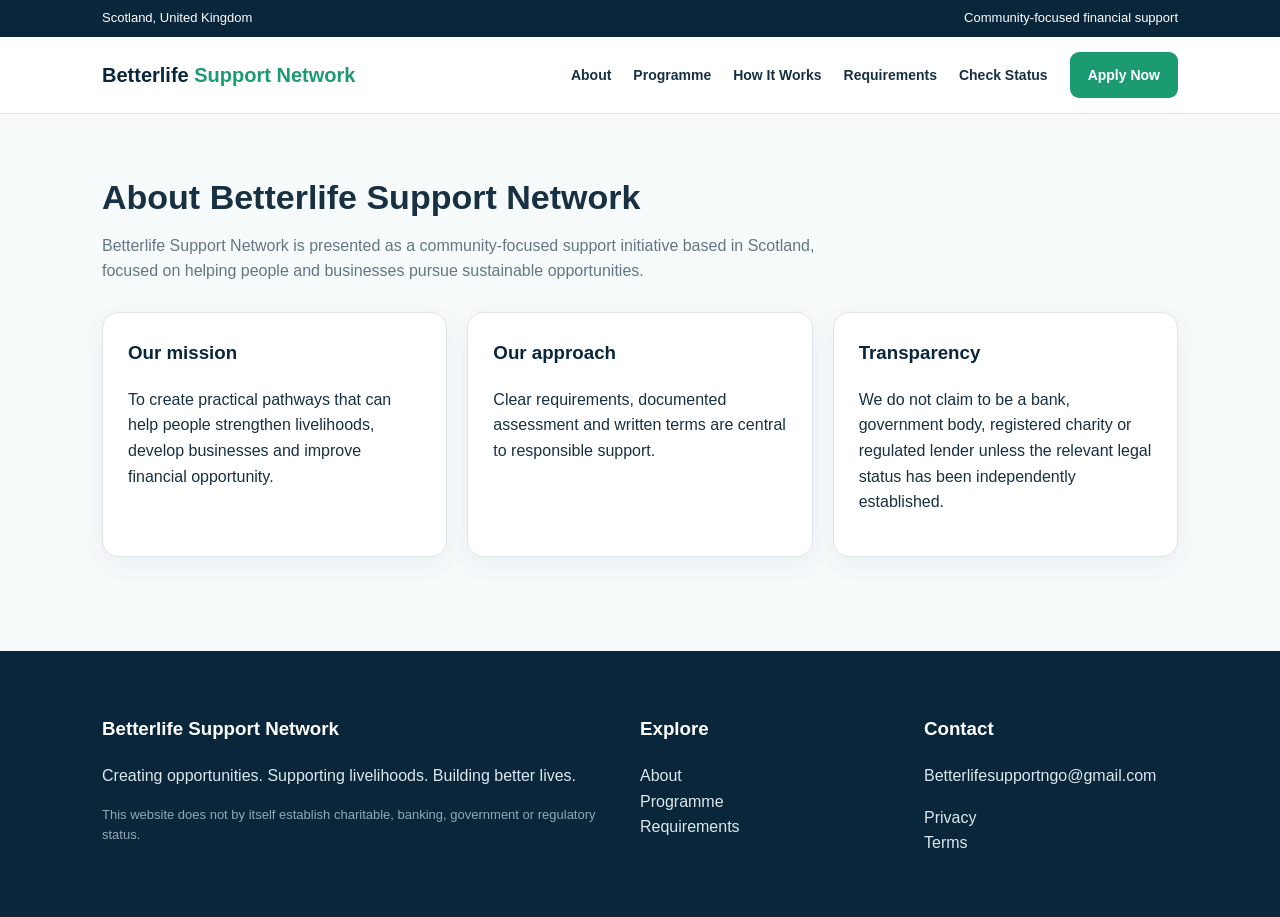
==== about.html @ e238407a "Add files via upload" ====
<!doctype html><html lang="en"><head><meta charset="utf-8"><meta name="viewport" content="width=device-width,initial-scale=1"><title>About Us | Betterlife Support Network</title><meta name="description" content="Betterlife Support Network — community-focused financial support in Scotland."><link rel="stylesheet" href="styles.css"></head><body><div class="top"><div class="wrap"><span>Scotland, United Kingdom</span><span>Community-focused financial support</span></div></div><nav class="nav"><div class="wrap navin"><a class="brand" href="index.html">Betterlife <span>Support Network</span></a><div class="links"><a href="about.html">About</a><a href="programme.html">Programme</a><a href="how-it-works.html">How It Works</a><a href="requirements.html">Requirements</a><a href="status.html">Check Status</a><a class="btn" href="apply.html">Apply Now</a></div><span class="mobile">☰</span></div></nav><main><section class="section"><div class="wrap"><h2>About Betterlife Support Network</h2><p class="lead">Betterlife Support Network is presented as a community-focused support initiative based in Scotland, focused on helping people and businesses pursue sustainable opportunities.</p><div class="grid"><div class="card"><h3>Our mission</h3><p>To create practical pathways that can help people strengthen livelihoods, develop businesses and improve financial opportunity.</p></div><div class="card"><h3>Our approach</h3><p>Clear requirements, documented assessment and written terms are central to responsible support.</p></div><div class="card"><h3>Transparency</h3><p>We do not claim to be a bank, government body, registered charity or regulated lender unless the relevant legal status has been independently established.</p></div></div></div></section></main><footer class="footer"><div class="wrap footergrid"><div><h3>Betterlife Support Network</h3><p>Creating opportunities. Supporting livelihoods. Building better lives.</p><p class="small">This website does not by itself establish charitable, banking, government or regulatory status.</p></div><div><h3>Explore</h3><p><a href="about.html">About</a><br><a href="programme.html">Programme</a><br><a href="requirements.html">Requirements</a></p></div><div><h3>Contact</h3><p><a href="mailto:Betterlifesupportngo@gmail.com">Betterlifesupportngo@gmail.com</a></p><p><a href="privacy.html">Privacy</a><br><a href="terms.html">Terms</a></p></div></div></footer></body></html>
---- styles.css ----
:root{--navy:#09263b;--green:#1c9a72;--mint:#eaf7f2;--ink:#173042;--muted:#637684;--line:#dce7ec;--white:#fff;--bg:#f7fafb}
*{box-sizing:border-box}body{margin:0;font-family:Inter,Arial,sans-serif;color:var(--ink);background:var(--bg);line-height:1.6}a{text-decoration:none;color:inherit}.wrap{max-width:1120px;margin:auto;padding:0 22px}.top{background:var(--navy);color:#fff;font-size:13px}.top .wrap{display:flex;justify-content:space-between;padding:8px 22px}.nav{background:#fff;border-bottom:1px solid var(--line);position:sticky;top:0;z-index:10}.navin{height:76px;display:flex;align-items:center;justify-content:space-between}.brand{font-weight:800;font-size:20px;color:var(--navy)}.brand span{color:var(--green)}.links{display:flex;gap:22px;align-items:center;font-size:14px;font-weight:650}.links a:hover{color:var(--green)}.btn{display:inline-block;background:var(--green);color:#fff;padding:12px 18px;border-radius:9px;font-weight:750;border:0;cursor:pointer}.btn.alt{background:#fff;color:var(--navy);border:1px solid #bcd0d9}.hero{background:linear-gradient(135deg,var(--navy),#103e57);color:#fff;padding:78px 0}.hero h1{font-size:clamp(38px,6vw,64px);line-height:1.04;max-width:760px;margin:0 0 20px}.hero p{font-size:19px;max-width:720px;color:#d9e8ee}.actions{display:flex;gap:12px;flex-wrap:wrap;margin-top:28px}.section{padding:64px 0}.section h2{font-size:34px;line-height:1.15;margin:0 0 12px}.lead{color:var(--muted);max-width:720px}.grid{display:grid;grid-template-columns:repeat(3,1fr);gap:20px;margin-top:28px}.card{background:#fff;border:1px solid var(--line);border-radius:16px;padding:25px;box-shadow:0 8px 25px rgba(9,38,59,.05)}.card h3{margin-top:0;color:var(--navy)}.stats{display:grid;grid-template-columns:repeat(3,1fr);gap:16px;margin-top:30px}.stat{background:var(--mint);padding:22px;border-radius:14px}.stat strong{display:block;font-size:28px;color:var(--navy)}.notice{background:#fff7e8;border:1px solid #f0d8a5;border-radius:12px;padding:16px;margin:20px 0}.form{background:#fff;border:1px solid var(--line);border-radius:16px;padding:28px;max-width:900px}.row{display:grid;grid-template-columns:1fr 1fr;gap:18px}.field{margin-bottom:18px}.field label{display:block;font-weight:700;margin-bottom:7px}.field input,.field select,.field textarea{width:100%;padding:12px;border:1px solid #cbd9df;border-radius:8px;font:inherit;background:#fff}.field textarea{min-height:130px}.footer{background:var(--navy);color:#dce8ed;padding:45px 0;margin-top:30px}.footergrid{display:grid;grid-template-columns:2fr 1fr 1fr;gap:30px}.footer h3{color:#fff}.small{font-size:13px;color:#91a8b3}.mobile{display:none}@media(max-width:760px){.top{display:none}.links{display:none}.mobile{display:block}.grid,.stats,.footergrid,.row{grid-template-columns:1fr}.navin{height:68px}.hero{padding:58px 0}.section{padding:48px 0}.hero h1{font-size:42px}.actions .btn{width:100%;text-align:center}}
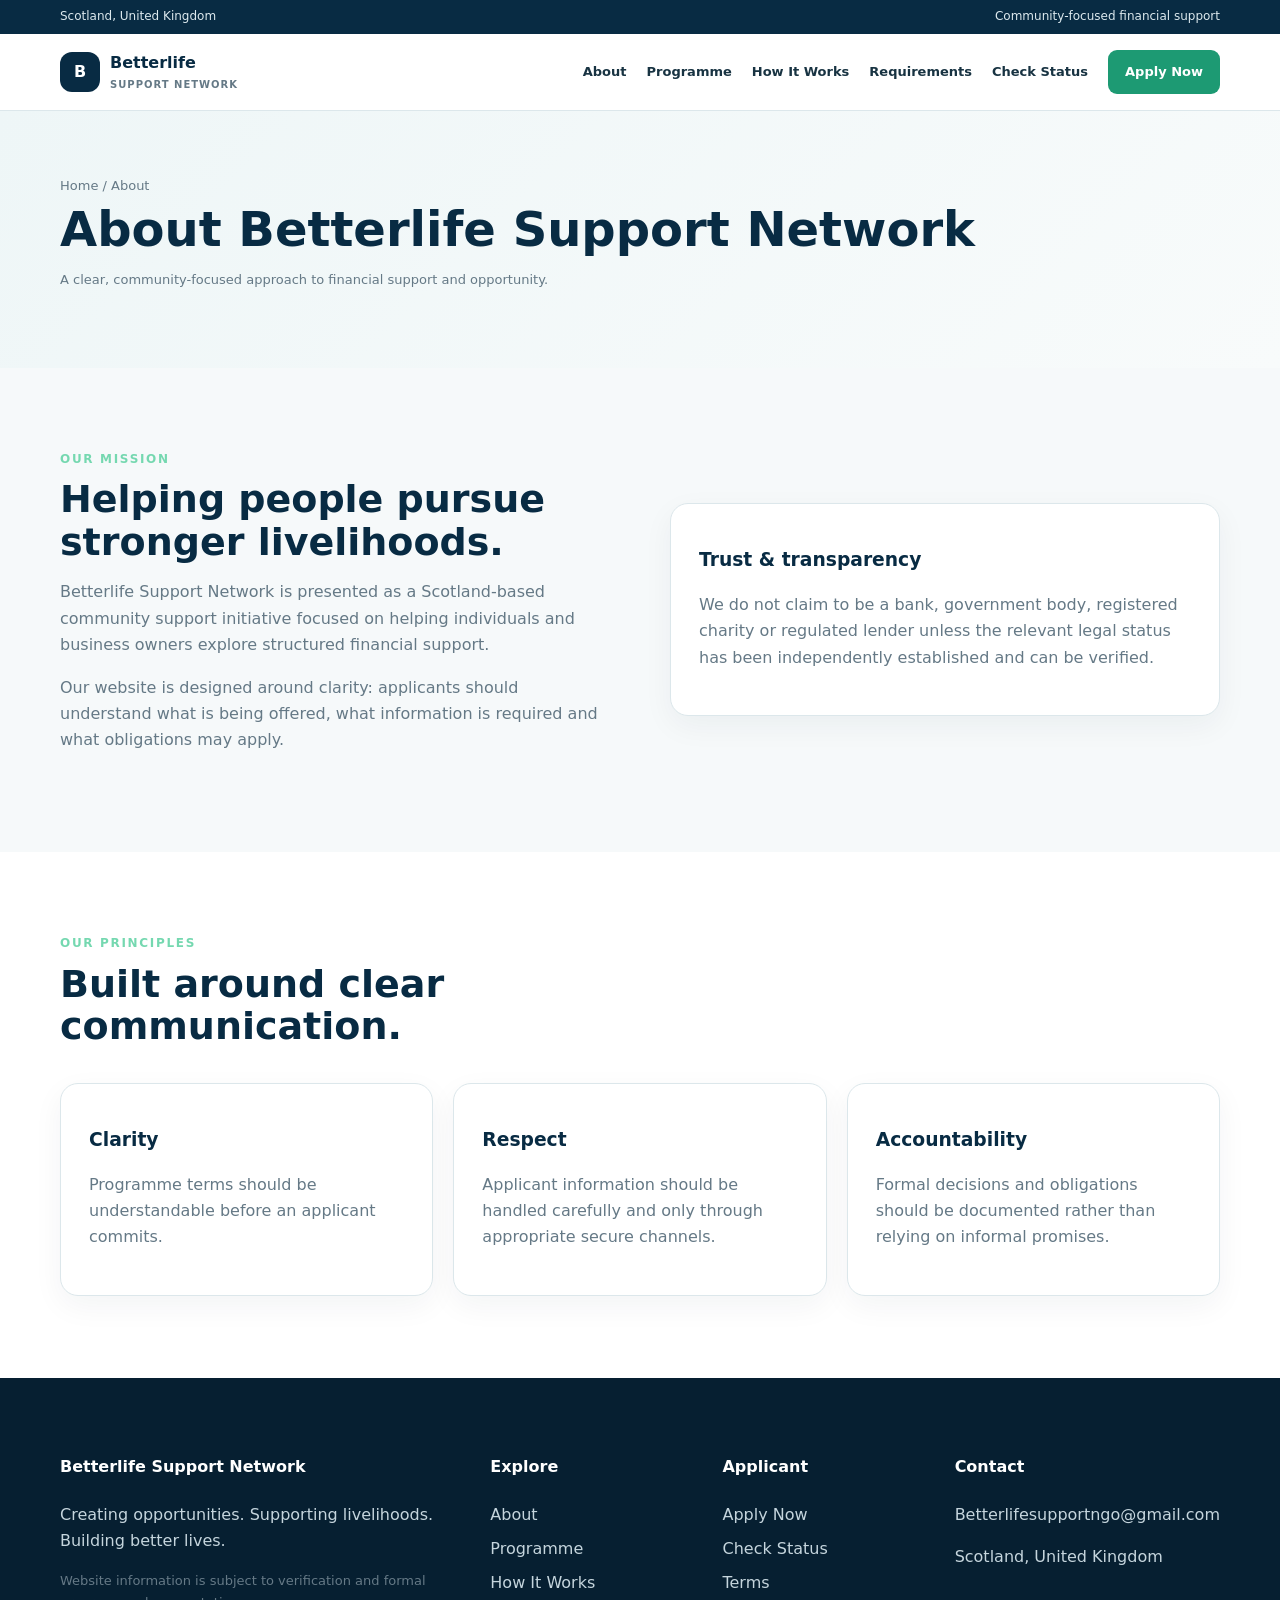
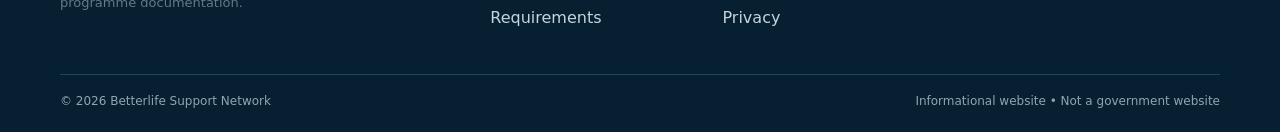
==== commit 233810bb: "Add files via upload" ====
--- a/about.html
+++ b/about.html
@@ -1 +1 @@
-<!doctype html><html lang="en"><head><meta charset="utf-8"><meta name="viewport" content="width=device-width,initial-scale=1"><title>About Us | Betterlife Support Network</title><meta name="description" content="Betterlife Support Network — community-focused financial support in Scotland."><link rel="stylesheet" href="styles.css"></head><body><div class="top"><div class="wrap"><span>Scotland, United Kingdom</span><span>Community-focused financial support</span></div></div><nav class="nav"><div class="wrap navin"><a class="brand" href="index.html">Betterlife <span>Support Network</span></a><div class="links"><a href="about.html">About</a><a href="programme.html">Programme</a><a href="how-it-works.html">How It Works</a><a href="requirements.html">Requirements</a><a href="status.html">Check Status</a><a class="btn" href="apply.html">Apply Now</a></div><span class="mobile">☰</span></div></nav><main><section class="section"><div class="wrap"><h2>About Betterlife Support Network</h2><p class="lead">Betterlife Support Network is presented as a community-focused support initiative based in Scotland, focused on helping people and businesses pursue sustainable opportunities.</p><div class="grid"><div class="card"><h3>Our mission</h3><p>To create practical pathways that can help people strengthen livelihoods, develop businesses and improve financial opportunity.</p></div><div class="card"><h3>Our approach</h3><p>Clear requirements, documented assessment and written terms are central to responsible support.</p></div><div class="card"><h3>Transparency</h3><p>We do not claim to be a bank, government body, registered charity or regulated lender unless the relevant legal status has been independently established.</p></div></div></div></section></main><footer class="footer"><div class="wrap footergrid"><div><h3>Betterlife Support Network</h3><p>Creating opportunities. Supporting livelihoods. Building better lives.</p><p class="small">This website does not by itself establish charitable, banking, government or regulatory status.</p></div><div><h3>Explore</h3><p><a href="about.html">About</a><br><a href="programme.html">Programme</a><br><a href="requirements.html">Requirements</a></p></div><div><h3>Contact</h3><p><a href="mailto:Betterlifesupportngo@gmail.com">Betterlifesupportngo@gmail.com</a></p><p><a href="privacy.html">Privacy</a><br><a href="terms.html">Terms</a></p></div></div></footer></body></html>+<!doctype html><html lang="en"><head><meta charset="utf-8"><meta name="viewport" content="width=device-width,initial-scale=1"><title>About | Betterlife Support Network</title><meta name="description" content="Learn about Betterlife Support Network and its community-focused approach."><link rel="stylesheet" href="styles.css"></head><body><div class="topbar"><div class="container"><span>Scotland, United Kingdom</span><span>Community-focused financial support</span></div></div><header class="header"><div class="container navwrap"><a class="brand" href="index.html"><span class="mark">B</span><span>Betterlife <small>Support Network</small></span></a><button class="toggle" aria-label="Open menu" aria-expanded="false" onclick="toggleMenu()">☰</button><nav class="nav" id="siteNav"><a href="about.html">About</a><a href="programme.html">Programme</a><a href="how-it-works.html">How It Works</a><a href="requirements.html">Requirements</a><a href="status.html">Check Status</a><a class="cta" href="apply.html">Apply Now</a></nav></div></header><main><section class="pagehero"><div class="container"><div class="crumb">Home / About</div><h1>About Betterlife Support Network</h1><p class="note">A clear, community-focused approach to financial support and opportunity.</p></div></section><section class="section"><div class="container split"><div><div class="eyebrow">OUR MISSION</div><h2>Helping people pursue stronger livelihoods.</h2><p>Betterlife Support Network is presented as a Scotland-based community support initiative focused on helping individuals and business owners explore structured financial support.</p><p>Our website is designed around clarity: applicants should understand what is being offered, what information is required and what obligations may apply.</p></div><div class="card"><h3>Trust & transparency</h3><p>We do not claim to be a bank, government body, registered charity or regulated lender unless the relevant legal status has been independently established and can be verified.</p></div></div></section><section class="section white"><div class="container"><div class="head"><div class="eyebrow">OUR PRINCIPLES</div><h2>Built around clear communication.</h2></div><div class="grid"><div class="card"><h3>Clarity</h3><p>Programme terms should be understandable before an applicant commits.</p></div><div class="card"><h3>Respect</h3><p>Applicant information should be handled carefully and only through appropriate secure channels.</p></div><div class="card"><h3>Accountability</h3><p>Formal decisions and obligations should be documented rather than relying on informal promises.</p></div></div></div></section></main><footer class="footer"><div class="container footgrid"><div><h4>Betterlife Support Network</h4><p>Creating opportunities. Supporting livelihoods. Building better lives.</p><p class="note">Website information is subject to verification and formal programme documentation.</p></div><div><h4>Explore</h4><a href="about.html">About</a><a href="programme.html">Programme</a><a href="how-it-works.html">How It Works</a><a href="requirements.html">Requirements</a></div><div><h4>Applicant</h4><a href="apply.html">Apply Now</a><a href="status.html">Check Status</a><a href="terms.html">Terms</a><a href="privacy.html">Privacy</a></div><div><h4>Contact</h4><a href="mailto:Betterlifesupportngo@gmail.com">Betterlifesupportngo@gmail.com</a><p>Scotland, United Kingdom</p></div></div><div class="container bottom"><span>© 2026 Betterlife Support Network</span><span>Informational website • Not a government website</span></div></footer><script>function toggleMenu(){const n=document.getElementById('siteNav'),b=document.querySelector('.toggle');n.classList.toggle('open');b.setAttribute('aria-expanded',n.classList.contains('open'))}document.querySelectorAll('#siteNav a').forEach(a=>a.addEventListener('click',()=>document.getElementById('siteNav').classList.remove('open')));</script></body></html>
--- a/styles.css
+++ b/styles.css
@@ -1,3 +1 @@
-
-:root{--navy:#09263b;--green:#1c9a72;--mint:#eaf7f2;--ink:#173042;--muted:#637684;--line:#dce7ec;--white:#fff;--bg:#f7fafb}
-*{box-sizing:border-box}body{margin:0;font-family:Inter,Arial,sans-serif;color:var(--ink);background:var(--bg);line-height:1.6}a{text-decoration:none;color:inherit}.wrap{max-width:1120px;margin:auto;padding:0 22px}.top{background:var(--navy);color:#fff;font-size:13px}.top .wrap{display:flex;justify-content:space-between;padding:8px 22px}.nav{background:#fff;border-bottom:1px solid var(--line);position:sticky;top:0;z-index:10}.navin{height:76px;display:flex;align-items:center;justify-content:space-between}.brand{font-weight:800;font-size:20px;color:var(--navy)}.brand span{color:var(--green)}.links{display:flex;gap:22px;align-items:center;font-size:14px;font-weight:650}.links a:hover{color:var(--green)}.btn{display:inline-block;background:var(--green);color:#fff;padding:12px 18px;border-radius:9px;font-weight:750;border:0;cursor:pointer}.btn.alt{background:#fff;color:var(--navy);border:1px solid #bcd0d9}.hero{background:linear-gradient(135deg,var(--navy),#103e57);color:#fff;padding:78px 0}.hero h1{font-size:clamp(38px,6vw,64px);line-height:1.04;max-width:760px;margin:0 0 20px}.hero p{font-size:19px;max-width:720px;color:#d9e8ee}.actions{display:flex;gap:12px;flex-wrap:wrap;margin-top:28px}.section{padding:64px 0}.section h2{font-size:34px;line-height:1.15;margin:0 0 12px}.lead{color:var(--muted);max-width:720px}.grid{display:grid;grid-template-columns:repeat(3,1fr);gap:20px;margin-top:28px}.card{background:#fff;border:1px solid var(--line);border-radius:16px;padding:25px;box-shadow:0 8px 25px rgba(9,38,59,.05)}.card h3{margin-top:0;color:var(--navy)}.stats{display:grid;grid-template-columns:repeat(3,1fr);gap:16px;margin-top:30px}.stat{background:var(--mint);padding:22px;border-radius:14px}.stat strong{display:block;font-size:28px;color:var(--navy)}.notice{background:#fff7e8;border:1px solid #f0d8a5;border-radius:12px;padding:16px;margin:20px 0}.form{background:#fff;border:1px solid var(--line);border-radius:16px;padding:28px;max-width:900px}.row{display:grid;grid-template-columns:1fr 1fr;gap:18px}.field{margin-bottom:18px}.field label{display:block;font-weight:700;margin-bottom:7px}.field input,.field select,.field textarea{width:100%;padding:12px;border:1px solid #cbd9df;border-radius:8px;font:inherit;background:#fff}.field textarea{min-height:130px}.footer{background:var(--navy);color:#dce8ed;padding:45px 0;margin-top:30px}.footergrid{display:grid;grid-template-columns:2fr 1fr 1fr;gap:30px}.footer h3{color:#fff}.small{font-size:13px;color:#91a8b3}.mobile{display:none}@media(max-width:760px){.top{display:none}.links{display:none}.mobile{display:block}.grid,.stats,.footergrid,.row{grid-template-columns:1fr}.navin{height:68px}.hero{padding:58px 0}.section{padding:48px 0}.hero h1{font-size:42px}.actions .btn{width:100%;text-align:center}}
+:root{--navy:#082b43;--navy2:#0e4665;--green:#1d9a73;--mint:#eaf7f2;--ink:#183342;--muted:#657986;--line:#dce7eb;--bg:#f6f9fa;--white:#fff;--shadow:0 20px 55px rgba(8,43,67,.10)}*{box-sizing:border-box}html{scroll-behavior:smooth}body{margin:0;font-family:Inter,ui-sans-serif,system-ui,-apple-system,"Segoe UI",sans-serif;color:var(--ink);background:var(--bg);line-height:1.65}a{text-decoration:none;color:inherit}.container{width:min(1160px,92%);margin:auto}.topbar{background:var(--navy);color:#dce9ee;font-size:12px}.topbar .container{display:flex;justify-content:space-between;padding:7px 0}.header{position:sticky;top:0;z-index:50;background:rgba(255,255,255,.97);backdrop-filter:blur(12px);border-bottom:1px solid var(--line)}.navwrap{height:76px;display:flex;align-items:center;justify-content:space-between}.brand{display:flex;align-items:center;gap:10px;font-weight:850;color:var(--navy)}.mark{width:40px;height:40px;border-radius:12px;background:var(--navy);color:#fff;display:grid;place-items:center;font-weight:900}.brand small{display:block;color:var(--muted);font-size:10px;letter-spacing:.1em;text-transform:uppercase}.nav{display:flex;align-items:center;gap:20px;font-size:13px;font-weight:750}.nav a:hover{color:var(--green)}.cta{background:var(--green);color:#fff!important;padding:11px 17px;border-radius:9px}.toggle{display:none;border:0;background:none;font-size:27px;color:var(--navy);cursor:pointer}.hero{color:#fff;background:radial-gradient(circle at 85% 20%,rgba(58,184,139,.35),transparent 32%),linear-gradient(120deg,var(--navy),#0b3b59 65%,#0b604b);padding:88px 0 105px;position:relative;overflow:hidden}.hero:after{content:"";position:absolute;width:540px;height:540px;border:80px solid rgba(255,255,255,.045);border-radius:50%;right:-220px;top:-250px}.eyebrow{font-size:12px;letter-spacing:.14em;text-transform:uppercase;font-weight:900;color:#75d8b0}.hero h1{font-size:clamp(42px,6vw,70px);line-height:1.03;max-width:850px;margin:17px 0}.hero p{max-width:730px;font-size:19px;color:#d9e9ef}.actions{display:flex;gap:12px;flex-wrap:wrap;margin-top:28px}.btn{display:inline-block;border:0;border-radius:9px;padding:13px 19px;background:var(--green);color:#fff;font-weight:850;cursor:pointer}.btn.alt{background:rgba(255,255,255,.10);border:1px solid rgba(255,255,255,.25)}.stats{display:grid;grid-template-columns:repeat(3,1fr);background:#123e59;overflow:hidden;border-radius:18px;margin-top:-34px;position:relative;z-index:3;box-shadow:var(--shadow)}.stat{padding:27px;color:#fff}.stat strong{display:block;font-size:27px}.stat span{font-size:13px;color:#bdd2dc}.section{padding:82px 0}.white{background:#fff}.head{max-width:720px;margin-bottom:35px}.head h2,.split h2{color:var(--navy);font-size:38px;line-height:1.12;margin:9px 0}.head p,.card p,.split p{color:var(--muted)}.grid{display:grid;grid-template-columns:repeat(3,1fr);gap:20px}.card{background:#fff;border:1px solid var(--line);border-radius:18px;padding:28px;box-shadow:0 10px 30px rgba(8,43,67,.05)}.icon{width:46px;height:46px;border-radius:12px;background:var(--mint);color:var(--green);display:grid;place-items:center;font-weight:900}.card h3{color:var(--navy);margin:13px 0 6px}.split{display:grid;grid-template-columns:1fr 1fr;gap:60px;align-items:center}.checks{display:grid;gap:12px;margin:25px 0}.check{display:flex;gap:10px}.check b{color:var(--green)}.banner{border-radius:22px;background:var(--navy);color:#fff;padding:42px}.banner h2{color:#fff}.pagehero{background:linear-gradient(135deg,#eef6f7,#f8fbfb);padding:64px 0}.pagehero h1{font-size:48px;line-height:1.08;color:var(--navy);margin:8px 0}.crumb{font-size:13px;color:var(--muted)}.notice{padding:17px 19px;border-radius:11px;background:#fff8e7;border:1px solid #ead8a5;color:#67551d}.formbox{max-width:900px;margin:auto;background:#fff;border:1px solid var(--line);border-radius:20px;padding:34px;box-shadow:var(--shadow)}.formgrid{display:grid;grid-template-columns:1fr 1fr;gap:4px 18px}label{display:block;font-size:13px;font-weight:850;margin:16px 0 7px}input,select,textarea{width:100%;padding:13px 14px;border:1px solid #cbd9df;border-radius:9px;background:#fff;font:inherit;color:var(--ink)}textarea{min-height:120px}.footer{background:#061f31;color:#c5d5dd;padding:55px 0 20px}.footgrid{display:grid;grid-template-columns:2fr 1fr 1fr 1.2fr;gap:34px}.footer h4{color:#fff}.footer a{display:block;margin:8px 0}.footer a:hover{color:#75d8b0}.bottom{border-top:1px solid #244457;margin-top:35px;padding-top:17px;display:flex;justify-content:space-between;font-size:12px;color:#8fa6b2}.success{margin-top:20px;background:var(--mint);border:1px solid #c5e7d8;border-radius:12px;padding:18px}.note{font-size:13px;color:var(--muted)}ul.clean{padding-left:20px}.stepno{font-size:12px;color:var(--green);font-weight:900;letter-spacing:.1em}.mobilemenu{display:none}@media(max-width:900px){.topbar{display:none}.toggle{display:block}.nav{display:none;position:absolute;top:76px;left:0;right:0;background:#fff;padding:18px 4%;border-bottom:1px solid var(--line);flex-direction:column;align-items:flex-start;box-shadow:0 18px 35px rgba(8,43,67,.12)}.nav.open{display:flex}.grid,.split,.footgrid,.formgrid,.stats{grid-template-columns:1fr}.hero{padding:68px 0 85px}.section{padding:60px 0}.pagehero h1{font-size:39px}.bottom{flex-direction:column;gap:8px}.hero h1{font-size:43px}.hero p{font-size:17px}}
